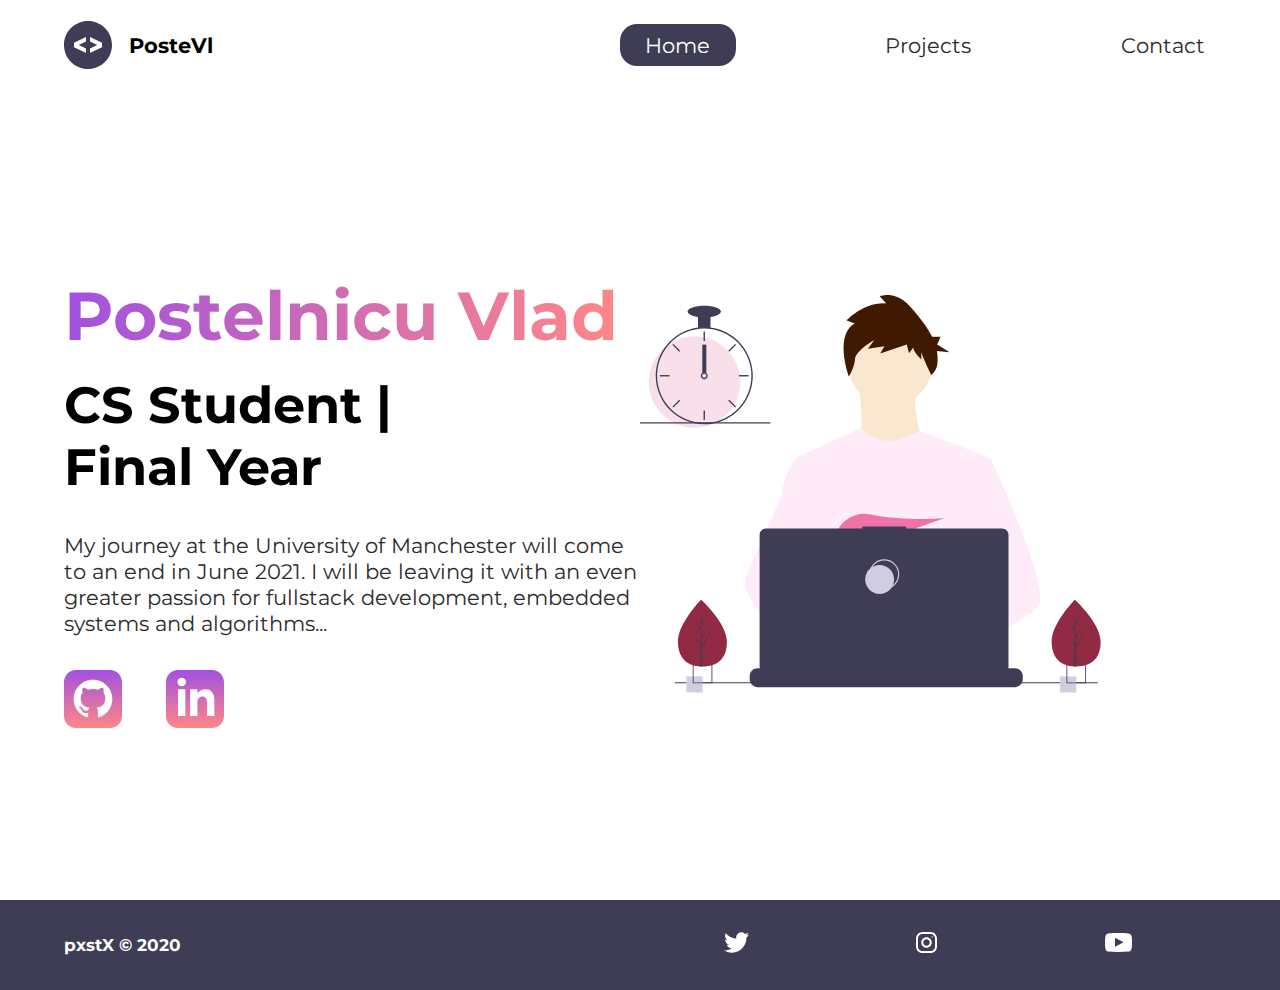
==== index.html @ ea263777 "add portofolio work" ====
<!DOCTYPE html>
<html lang="en">
  <head>
    <meta charset="UTF-8" />
    <meta name="viewport" content="width=device-width, initial-scale=1.0" />
    <meta http-equiv="X-UA-Compatible" content="ie=edge" />
    <meta
      name="description"
      content="Soon-to-be CS graduate with a keen interest in Software Development"
    />
    <meta name="robots" content="index,follow" />
    <link
      href="https://fonts.googleapis.com/css?family=Montserrat:400,500&display=swap"
      rel="stylesheet"
    />
    <link rel="stylesheet" href="./styles/style.css" />
    <title>PosteVl</title>
  </head>
  <body>
    <header class="main-head">
      <nav>
        <div class="logo">
          <img src="./icons/code.svg" alt="logo" />
          <h1>PosteVl</h1>
        </div>
        <ul>
          <li><a class="active" href="/">Home</a></li>
          <li><a href="./projects/">Projects</a></li>
          <li><a href="./contact/">Contact</a></li>
        </ul>
      </nav>
    </header>
    <section class="intro">
      <div class="intro-text">
        <h2>Postelnicu Vlad</h2>
        <h3>
          CS Student | <br />
          Final Year
        </h3>
        <p>My journey at the University of Manchester will come to an end in June 2021.
          I will be leaving it with an even greater passion for fullstack development, embedded systems and algorithms...</p>
        <div class="intro-social">
          <a href="https://github.com/PosteVl"
            ><img src="./icons/github.svg" alt="github-social-link"
          /></a>
          <a href="https://www.linkedin.com/in/vlad-cosmin-postelnicu-482449195/"
            ><img src="./icons/linked-in.svg" alt="linkedin-social-link"
          /></a>
        </div>
      </div>
      <div class="intro-images">
        <svg
          width="799"
          height="690"
          viewBox="0 0 799 690"
          fill="none"
          xmlns="http://www.w3.org/2000/svg"
        >
          <g id="me ">
            <g id="undraw dev productivity umsq (1) 1">
              <path
                id="Vector"
                d="M516.92 624.636C516.92 624.636 512.16 626.266 504.42 628.576C487.31 633.706 455.65 642.216 428.82 643.916C405.72 645.396 386.2 641.836 382.63 626.766C381.1 620.286 383.27 614.956 388 610.576C402.12 597.486 439 592.796 468.25 591.186C476.51 590.736 484.15 590.526 490.51 590.446C501.31 590.306 508.39 590.526 508.39 590.526L508.56 591.186L516.92 624.636Z"
                fill="#A0616A"
              />
              <path
                id="Vector 2"
                d="M436.99 672.586C418.61 695.346 342.73 647.666 316.19 629.886C310.41 626.016 306.97 623.566 306.97 623.566L331.25 591.186L338.94 580.936C338.94 580.936 345.82 584.586 355.99 590.526C356.36 590.746 356.73 590.966 357.11 591.186C365.88 596.336 376.89 603.066 388 610.576C403.33 620.946 418.83 632.776 428.82 643.916C438.59 654.806 443.08 665.036 436.99 672.586Z"
                fill="#A0616A"
              />
              <g id="me">
                <path
                  id="Vector 3"
                  d="M434.672 191.952C475.283 191.607 507.926 158.406 507.582 117.795C507.237 77.1832 474.036 44.5403 433.425 44.8847C392.813 45.2291 360.17 78.4303 360.515 119.042C360.859 159.653 394.06 192.296 434.672 191.952Z"
                  fill="#FAE7D0"
                />
                <path
                  id="Vector 4"
                  d="M379.477 155.65C379.477 155.65 394.216 259.972 373.002 271.875C351.787 283.779 499.929 283.588 499.929 283.588C499.929 283.588 466.124 193.284 480.809 165.449L379.477 155.65Z"
                  fill="#FAE7D0"
                />
                <path
                  id="Vector 5"
                  d="M608.101 283.199L596.257 339.402L571.214 458.308L570.49 464.815L562.138 540.138L556.582 590.177L552.857 623.79C528.584 636.526 510.988 645.326 510.988 645.326C510.988 645.326 509.404 637.719 506.871 627.99C489.805 633.265 458.218 642.043 431.404 643.97C441.266 654.777 445.842 664.969 439.817 672.57C421.63 695.485 345.349 648.45 318.659 630.896C318.077 635.158 317.879 639.464 318.068 643.762L297.626 628.314L299.331 592.359L302.206 531.522L305.819 455.229C304.448 451.975 303.294 448.634 302.364 445.228C295.956 423.161 288.032 379.057 281.928 342.067C277.016 312.298 273.302 287.138 272.517 281.785C272.411 281.086 272.358 280.726 272.358 280.726L384.363 230.094C392.509 248.556 429.865 253.809 429.865 253.809C460.756 251.417 484.847 234.913 484.847 234.913L608.101 283.199Z"
                  fill="#FFECF8"
                />
                <path
                  id="Vector 6"
                  d="M372.285 49.3811L358.49 43.9934C358.49 43.9934 386.969 12.1 426.99 14.513L415.635 2.22366C415.635 2.22366 443.04 -9.01799 468.283 19.6674C481.553 34.7467 496.908 52.4737 506.557 72.5077L521.281 72.3829L515.251 85.9663L536.874 99.3152L514.777 97.0719C516.155 104.471 516.421 112.034 515.566 119.511C514.683 126.991 510.928 133.835 505.094 138.598C505.094 138.598 487.743 103.449 487.696 97.9443L487.813 111.705C487.813 111.705 473.959 99.4371 473.889 91.1807L466.471 100.877L462.593 85.7717L416.475 101.301L423.87 88.8526L395.157 93.2246L406.278 77.9923C406.278 77.9923 373.932 96.1568 372.811 111.304C371.689 126.452 362.299 140.875 362.299 140.875C362.299 140.875 336.213 70.3294 372.285 49.3811Z"
                  fill="#3F1A00"
                />
                <path
                  id="Vector 7"
                  d="M690.215 540.422C682.794 548.605 664.338 560.992 641.951 574.422C633.623 579.413 624.757 584.559 615.71 589.676C594.122 601.889 571.514 614.001 552.857 623.79C528.584 636.526 510.988 645.326 510.988 645.326C510.988 645.326 509.403 637.719 506.871 627.99C503.48 614.968 498.397 598.141 493.184 590.715C493.002 590.456 492.82 590.218 492.638 589.979C491.121 588.022 489.601 586.885 488.112 586.897L562.138 540.138L594.127 519.926L570.489 464.814L540.842 395.683L557.908 339.727L575.062 283.479L608.101 283.199C608.101 283.199 619.243 306.985 633.514 340.166C635.647 345.128 637.851 350.299 640.096 355.64C669.469 425.394 706.176 522.836 690.215 540.422Z"
                  fill="#FFECF8"
                />
                <path
                  id="Vector 8"
                  d="M358.123 591.2C355.41 591.212 352.702 591.456 350.029 591.928C327.074 596.073 320.47 616.94 318.659 630.896C318.077 635.158 317.879 639.464 318.068 643.761L297.626 628.314L290.178 622.687C272.316 616.628 256.353 605.733 242.483 592.84C230.449 581.456 219.634 568.849 210.213 555.223C200.831 541.793 192.448 527.692 185.134 513.034C183.094 508.943 181.977 504.454 181.864 499.884C181.751 495.314 182.644 490.775 184.48 486.588L209.154 430.327L245.218 348.098C245.471 346.146 245.752 344.237 246.059 342.371C252.995 300.511 272.367 281.786 272.367 281.786L287.286 281.659L297.778 341.932L310.813 416.815L302.364 445.227L282.839 510.845L302.205 531.522L358.123 591.2Z"
                  fill="#FFECF8"
                />
                <path
                  id="Vector 9"
                  d="M372.877 415.806L385.631 430.686C390.37 429.783 395.319 428.721 400.416 427.529L396.752 415.806L405.71 426.256C459.707 412.975 526.637 387.155 526.637 387.155C526.637 387.155 454.379 392.453 400.428 380.666C376.558 375.451 351.998 387.284 342.202 409.668C336.508 422.679 337.403 433.951 357.596 433.951C364.419 433.835 371.223 433.195 377.949 432.037L372.877 415.806Z"
                  fill="#EF73A7"
                />
              </g>

              <path
                id="Vector 10"
                d="M663.65 660.386V666.456C663.654 668.122 663.345 669.774 662.74 671.326C662.472 672.018 662.147 672.687 661.77 673.326C660.578 675.326 658.887 676.983 656.862 678.133C654.838 679.283 652.549 679.887 650.22 679.886H203.67C201.342 679.887 199.053 679.283 197.028 678.133C195.003 676.983 193.312 675.326 192.12 673.326C191.743 672.687 191.419 672.018 191.15 671.326C190.546 669.774 190.237 668.122 190.24 666.456V660.386C190.24 658.622 190.587 656.876 191.262 655.246C191.936 653.616 192.926 652.136 194.173 650.888C195.42 649.641 196.901 648.652 198.53 647.977C200.16 647.302 201.906 646.955 203.67 646.956H229.41V644.126C229.41 644.052 229.425 643.979 229.453 643.911C229.481 643.843 229.522 643.782 229.574 643.73C229.626 643.678 229.688 643.636 229.756 643.608C229.824 643.58 229.897 643.566 229.97 643.566H243.4C243.474 643.566 243.547 643.58 243.615 643.608C243.683 643.636 243.745 643.678 243.797 643.73C243.849 643.782 243.89 643.843 243.918 643.911C243.946 643.979 243.96 644.052 243.96 644.126V646.956H252.35V644.126C252.35 644.052 252.365 643.979 252.393 643.911C252.421 643.843 252.462 643.782 252.514 643.73C252.566 643.678 252.628 643.636 252.696 643.608C252.764 643.58 252.837 643.566 252.91 643.566H266.34C266.414 643.566 266.487 643.58 266.555 643.608C266.623 643.636 266.684 643.678 266.736 643.73C266.789 643.782 266.83 643.843 266.858 643.911C266.886 643.979 266.9 644.052 266.9 644.126V646.956H275.3V644.126C275.3 644.052 275.315 643.979 275.343 643.911C275.371 643.843 275.412 643.782 275.464 643.73C275.516 643.678 275.578 643.636 275.646 643.608C275.714 643.58 275.787 643.566 275.86 643.566H289.29C289.364 643.566 289.437 643.58 289.505 643.608C289.573 643.636 289.634 643.678 289.686 643.73C289.739 643.782 289.78 643.843 289.808 643.911C289.836 643.979 289.85 644.052 289.85 644.126V646.956H298.24V644.126C298.24 644.052 298.255 643.979 298.283 643.911C298.311 643.843 298.352 643.782 298.404 643.73C298.456 643.678 298.518 643.636 298.586 643.608C298.654 643.58 298.727 643.566 298.8 643.566H312.23C312.304 643.566 312.377 643.58 312.445 643.608C312.513 643.636 312.574 643.678 312.626 643.73C312.678 643.782 312.72 643.843 312.748 643.911C312.776 643.979 312.79 644.052 312.79 644.126V646.956H321.18V644.126C321.18 644.052 321.194 643.979 321.223 643.911C321.251 643.843 321.292 643.782 321.344 643.73C321.396 643.678 321.458 643.636 321.526 643.608C321.594 643.58 321.667 643.566 321.74 643.566H335.17C335.244 643.566 335.317 643.58 335.385 643.608C335.453 643.636 335.514 643.678 335.566 643.73C335.618 643.782 335.66 643.843 335.688 643.911C335.716 643.979 335.73 644.052 335.73 644.126V646.956H344.13V644.126C344.13 644.052 344.145 643.979 344.173 643.911C344.201 643.843 344.242 643.782 344.294 643.73C344.346 643.678 344.408 643.636 344.476 643.608C344.544 643.58 344.617 643.566 344.69 643.566H358.12C358.194 643.566 358.267 643.58 358.335 643.608C358.403 643.636 358.464 643.678 358.516 643.73C358.569 643.782 358.61 643.843 358.638 643.911C358.666 643.979 358.68 644.052 358.68 644.126V646.956H367.07V644.126C367.07 644.052 367.085 643.979 367.113 643.911C367.141 643.843 367.182 643.782 367.234 643.73C367.286 643.678 367.348 643.636 367.416 643.608C367.484 643.58 367.557 643.566 367.63 643.566H472.83C472.904 643.566 472.977 643.58 473.045 643.608C473.113 643.636 473.174 643.678 473.227 643.73C473.279 643.782 473.32 643.843 473.348 643.911C473.376 643.979 473.39 644.052 473.39 644.126V646.956H481.79V644.126C481.79 644.052 481.804 643.979 481.833 643.911C481.861 643.843 481.902 643.782 481.954 643.73C482.006 643.678 482.068 643.636 482.136 643.608C482.204 643.58 482.277 643.566 482.35 643.566H495.78C495.928 643.567 496.07 643.627 496.175 643.732C496.279 643.836 496.339 643.978 496.34 644.126V646.956H504.73V644.126C504.73 644.052 504.745 643.979 504.773 643.911C504.801 643.843 504.842 643.782 504.894 643.73C504.946 643.678 505.008 643.636 505.076 643.608C505.144 643.58 505.217 643.566 505.29 643.566H518.72C518.794 643.566 518.867 643.58 518.935 643.608C519.003 643.636 519.065 643.678 519.117 643.73C519.169 643.782 519.21 643.843 519.238 643.911C519.266 643.979 519.28 644.052 519.28 644.126V646.956H527.67V644.126C527.67 644.052 527.685 643.979 527.713 643.911C527.741 643.843 527.782 643.782 527.834 643.73C527.886 643.678 527.948 643.636 528.016 643.608C528.084 643.58 528.157 643.566 528.23 643.566H541.66C541.734 643.566 541.807 643.58 541.875 643.608C541.943 643.636 542.005 643.678 542.057 643.73C542.109 643.782 542.15 643.843 542.178 643.911C542.206 643.979 542.22 644.052 542.22 644.126V646.956H550.62V644.126C550.62 644.052 550.635 643.979 550.663 643.911C550.691 643.843 550.732 643.782 550.784 643.73C550.836 643.678 550.898 643.636 550.966 643.608C551.034 643.58 551.107 643.566 551.18 643.566H564.61C564.757 643.568 564.898 643.628 565.001 643.733C565.104 643.837 565.161 643.979 565.16 644.126V646.956H573.56V644.126C573.56 644.052 573.575 643.979 573.603 643.911C573.631 643.843 573.672 643.782 573.724 643.73C573.776 643.678 573.838 643.636 573.906 643.608C573.974 643.58 574.047 643.566 574.12 643.566H587.55C587.624 643.566 587.697 643.58 587.765 643.608C587.833 643.636 587.895 643.678 587.947 643.73C587.999 643.782 588.04 643.843 588.068 643.911C588.096 643.979 588.11 644.052 588.11 644.126V646.956H596.5V644.126C596.5 644.052 596.515 643.979 596.543 643.911C596.571 643.843 596.612 643.782 596.664 643.73C596.716 643.678 596.778 643.636 596.846 643.608C596.914 643.58 596.987 643.566 597.06 643.566H610.49C610.564 643.566 610.637 643.58 610.705 643.608C610.773 643.636 610.835 643.678 610.887 643.73C610.939 643.782 610.98 643.843 611.008 643.911C611.036 643.979 611.05 644.052 611.05 644.126V646.956H650.22C651.984 646.955 653.731 647.302 655.36 647.977C656.99 648.652 658.471 649.641 659.718 650.888C660.965 652.136 661.954 653.616 662.629 655.246C663.304 656.876 663.651 658.622 663.65 660.386Z"
                fill="#3F3D56"
              />
              <path
                id="Vector 11"
                d="M793.5 671.326H60.5V673.326H793.5V671.326Z"
                fill="#3F3D56"
              />
              <path
                id="Vector 12"
                d="M627.694 404.757H461.251V401.326H385.78V404.757H218.651C215.665 404.757 212.801 405.943 210.69 408.054C208.578 410.166 207.392 413.029 207.392 416.015V643.927C207.392 646.913 208.578 649.776 210.69 651.888C212.801 653.999 215.665 655.185 218.651 655.185H627.694C630.68 655.185 633.544 653.999 635.655 651.888C637.767 649.776 638.953 646.913 638.953 643.927V416.015C638.953 414.537 638.662 413.073 638.096 411.707C637.53 410.341 636.701 409.1 635.655 408.054C634.61 407.009 633.369 406.18 632.003 405.614C630.637 405.048 629.173 404.757 627.694 404.757Z"
                fill="#3F3D56"
              />
              <path
                id="Vector 13"
                d="M423.5 509.326C437.307 509.326 448.5 498.133 448.5 484.326C448.5 470.519 437.307 459.326 423.5 459.326C409.693 459.326 398.5 470.519 398.5 484.326C398.5 498.133 409.693 509.326 423.5 509.326Z"
                stroke="#D0CDE1"
                stroke-width="2"
                stroke-miterlimit="10"
              />
              <path
                id="Vector 14"
                d="M415.5 518.326C429.307 518.326 440.5 507.133 440.5 493.326C440.5 479.519 429.307 468.326 415.5 468.326C401.693 468.326 390.5 479.519 390.5 493.326C390.5 507.133 401.693 518.326 415.5 518.326Z"
                fill="#D0CDE1"
              />
              <path
                id="Vector 15"
                d="M108.446 661.223H80.4463V689.223H108.446V661.223Z"
                fill="#D0CDE1"
              />
              <path
                id="Vector 16"
                d="M91.4502 639.223V673.223H125.45V639.223H91.4502ZM123.97 671.743H92.9202V640.703H123.97V671.743Z"
                fill="#3F3D56"
              />
              <path
                id="Vector 17"
                d="M756.446 661.223H728.446V689.223H756.446V661.223Z"
                fill="#D0CDE1"
              />
              <path
                id="Vector 18"
                d="M739.45 639.223V673.223H773.45V639.223H739.45ZM771.97 671.743H740.92V640.703H771.97V671.743Z"
                fill="#3F3D56"
              />
              <path
                id="Vector 19"
                d="M94.5802 230.113C138.399 230.113 173.921 194.592 173.921 150.773C173.921 106.955 138.399 71.4326 94.5802 71.4326C50.7617 71.4326 15.2397 106.955 15.2397 150.773C15.2397 194.592 50.7617 230.113 94.5802 230.113Z"
                fill="#F9DFEA"
              />
              <path
                id="Vector 20"
                d="M122.229 56.4899C115.045 55.5763 107.774 55.5763 100.59 56.4899C84.586 58.5913 69.5203 65.2398 57.181 75.6465C44.8417 86.0532 35.7467 99.7813 30.9754 115.202C28.8053 122.229 27.5764 129.514 27.3208 136.864C27.2848 137.886 27.2607 138.92 27.2607 139.954C27.283 162.264 36.1559 183.655 51.932 199.431C67.7082 215.207 89.0989 224.08 111.41 224.103C113.201 224.103 114.992 224.042 116.759 223.934C120.907 223.674 125.03 223.103 129.093 222.227C148.495 218.055 165.798 207.161 177.947 191.468C190.095 175.776 196.308 156.295 195.487 136.467C194.665 116.638 186.863 97.738 173.459 83.1039C160.054 68.4698 141.909 59.0435 122.229 56.4899ZM137.748 217.347H137.736C130.959 219.659 123.905 221.062 116.759 221.518C114.992 221.638 113.201 221.698 111.41 221.698C89.7377 221.672 68.961 213.051 53.6367 197.727C38.3123 182.402 29.6914 161.626 29.6649 139.954C29.6649 138.92 29.689 137.886 29.725 136.864C30.5514 115.744 39.5156 95.7617 54.7411 81.1008C69.9666 66.44 90.273 58.237 111.41 58.2089C130.776 58.21 149.513 65.0865 164.283 77.6131C179.052 90.1398 188.895 107.503 192.057 126.61C195.219 145.716 191.496 165.325 181.55 181.942C171.604 198.559 156.081 211.106 137.748 217.347Z"
                fill="#3F3D56"
              />
              <path
                id="Vector 21"
                d="M112.612 63.0176H110.208V79.8474H112.612V63.0176Z"
                fill="#3F3D56"
              />
              <path
                id="Vector 22"
                d="M57.8578 84.7018L56.1577 86.4019L68.0582 98.3023L69.7582 96.6022L57.8578 84.7018Z"
                fill="#3F3D56"
              />
              <path
                id="Vector 23"
                d="M34.4736 138.751V141.156H51.3034V138.751H34.4736Z"
                fill="#3F3D56"
              />
              <path
                id="Vector 24"
                d="M56.1578 193.506L57.8579 195.206L69.7584 183.306L68.0583 181.606L56.1578 193.506Z"
                fill="#3F3D56"
              />
              <path
                id="Vector 25"
                d="M153.062 96.6022L154.762 98.3022L166.662 86.4018L164.962 84.7017L153.062 96.6022Z"
                fill="#3F3D56"
              />
              <path
                id="Vector 26"
                d="M171.516 138.751V141.156H188.346V138.751H171.516Z"
                fill="#3F3D56"
              />
              <path
                id="Vector 27"
                d="M154.762 181.605L153.062 183.305L164.962 195.206L166.662 193.506L154.762 181.605Z"
                fill="#3F3D56"
              />
              <path
                id="Vector 28"
                d="M112.612 200.06H110.208V216.89H112.612V200.06Z"
                fill="#3F3D56"
              />
              <path
                id="Vector 29"
                d="M115.016 135.145C113.976 134.365 112.711 133.943 111.41 133.943C110.11 133.943 108.844 134.365 107.804 135.145C107.091 135.686 106.505 136.375 106.085 137.165C105.552 138.181 105.322 139.329 105.421 140.473C105.52 141.616 105.944 142.707 106.644 143.617C107.343 144.527 108.288 145.218 109.368 145.608C110.447 145.997 111.616 146.07 112.735 145.817C113.855 145.564 114.878 144.996 115.685 144.179C116.492 143.363 117.048 142.333 117.288 141.21C117.528 140.088 117.441 138.92 117.039 137.846C116.636 136.771 115.935 135.834 115.017 135.145H115.016ZM111.41 143.56C110.454 143.557 109.539 143.176 108.863 142.501C108.187 141.825 107.807 140.909 107.804 139.954C107.808 139.224 108.03 138.513 108.441 137.91C108.793 137.4 109.271 136.989 109.828 136.718C110.386 136.446 111.004 136.323 111.623 136.361C112.241 136.398 112.84 136.594 113.361 136.931C113.881 137.267 114.307 137.732 114.595 138.281C114.883 138.83 115.025 139.444 115.007 140.063C114.989 140.683 114.811 141.287 114.491 141.818C114.17 142.349 113.719 142.788 113.179 143.093C112.639 143.398 112.03 143.559 111.41 143.56Z"
                fill="#3F3D56"
              />
              <path
                id="Vector 30"
                d="M122.229 35.3687H100.591V57.007H122.229V35.3687Z"
                fill="#3F3D56"
              />
              <path
                id="Vector 31"
                d="M111.41 38.9748C127.344 38.9748 140.261 34.4 140.261 28.7567C140.261 23.1134 127.344 18.5386 111.41 18.5386C95.4757 18.5386 82.5586 23.1134 82.5586 28.7567C82.5586 34.4 95.4757 38.9748 111.41 38.9748Z"
                fill="#3F3D56"
              />
              <path
                id="clock-arrow"
                d="M115 86H108V135H115V86Z"
                fill="#3F3D56"
              />
              <path
                id="Vector 32"
                d="M226 220.44H0V222.844H226V220.44Z"
                fill="#3F3D56"
              />
              <g id="plant-left">
                <path
                  id="Vector 33"
                  d="M150.594 599.754C151.527 631.704 132.858 643.413 109.43 644.097C108.886 644.113 108.344 644.123 107.805 644.126C106.719 644.135 105.643 644.117 104.577 644.072C83.3891 643.193 66.6172 631.945 65.7495 602.232C64.8515 571.482 103.018 531.529 105.882 528.574L105.887 528.571C105.996 528.458 106.052 528.402 106.052 528.402C106.052 528.402 149.661 567.807 150.594 599.754Z"
                  fill="#922A43"
                />
                <path
                  id="Vector 34"
                  d="M107.744 639.255L122.626 617.124L107.774 641.636L107.805 644.126C106.719 644.135 105.643 644.117 104.577 644.072L105.315 612.06L105.295 611.813L105.322 611.766L105.393 608.741L89.0952 585.078L105.374 606.477L105.432 607.116L105.989 582.93L91.9122 558.397L106.029 578.681L105.882 528.574V528.407L105.887 528.571L106.821 568.062L119.651 552.021L106.863 571.464L107.143 593.098L118.949 571.984L107.187 596.279L107.343 608.308L124.512 578.897L107.395 612.505L107.744 639.255Z"
                  fill="#3F3D56"
                />
              </g>
              <g id="plant-right">
                <path
                  id="Vector 35"
                  d="M798.594 599.754C799.527 631.704 780.858 643.413 757.43 644.097C756.886 644.113 756.344 644.123 755.805 644.126C754.719 644.135 753.643 644.117 752.577 644.072C731.389 643.193 714.617 631.945 713.749 602.232C712.851 571.482 751.018 531.529 753.882 528.574L753.887 528.571C753.996 528.458 754.052 528.402 754.052 528.402C754.052 528.402 797.661 567.807 798.594 599.754Z"
                  fill="#922A43"
                />
                <path
                  id="Vector 36"
                  d="M755.744 639.255L770.626 617.124L755.774 641.636L755.805 644.126C754.719 644.135 753.643 644.117 752.577 644.072L753.315 612.06L753.295 611.813L753.323 611.766L753.393 608.741L737.095 585.078L753.374 606.477L753.432 607.116L753.989 582.93L739.912 558.397L754.029 578.681L753.882 528.574V528.407L753.887 528.571L754.821 568.062L767.651 552.021L754.864 571.464L755.143 593.098L766.949 571.984L755.187 596.279L755.343 608.308L772.512 578.897L755.395 612.505L755.744 639.255Z"
                  fill="#3F3D56"
                />
              </g>
            </g>
          </g>
          <defs>
            <clipPath id="clip0">
              <rect width="798.627" height="689.223" fill="white" />
            </clipPath>
          </defs>
        </svg>

        <img class="splash" src="./img/splash.svg" alt="" />
      </div>
    </section>
    <footer>
      <h4>pxstX &copy; 2020</h4>
      <ul>
        <li>
          <a href="#"
            ><img src="./icons/twitter 1.svg" alt="twitter-social"
          /></a>
        </li>
        <li>
          <a href="#"
            ><img src="./icons/instagram 1.svg" alt="instagram-social"
          /></a>
        </li>
        <li>
          <a href="#"
            ><img src="./icons/youtube-symbol 1.svg" alt="youtube-social"
          /></a>
        </li>
      </ul>
    </footer>
  </body>
</html>
---- styles/style.css ----
/* Global Styles */
* {
  margin: 0;
  padding: 0;
  -webkit-box-sizing: border-box;
          box-sizing: border-box;
}

html {
  font-size: 62.5%;
}

body {
  font-family: "Montserrat", sans-serif;
}

h1 {
  font-size: 2.5rem;
}

li,
button,
label,
input,
a,
p {
  font-size: 2.5rem;
}

h2 {
  font-size: 4rem;
}

h3 {
  font-size: 2.5rem;
}

h4,
h5 {
  font-size: 2rem;
}

ul {
  list-style: none;
}

a {
  text-decoration: none;
  color: #2c2c2c;
}

.main-head {
  width: 95%;
  margin: 0 0 0 auto;
}

nav {
  display: -webkit-box;
  display: -ms-flexbox;
  display: flex;
  -webkit-box-pack: justify;
      -ms-flex-pack: justify;
          justify-content: space-between;
  -webkit-box-align: center;
      -ms-flex-align: center;
          align-items: center;
  -webkit-box-orient: horizontal;
  -webkit-box-direction: normal;
      -ms-flex-direction: row;
          flex-direction: row;
  min-height: 10vh;
  width: 60%;
  -ms-flex-wrap: wrap;
      flex-wrap: wrap;
}

nav .logo {
  display: -webkit-box;
  display: -ms-flexbox;
  display: flex;
  -webkit-box-pack: start;
      -ms-flex-pack: start;
          justify-content: flex-start;
  -webkit-box-align: center;
      -ms-flex-align: center;
          align-items: center;
  -webkit-box-orient: horizontal;
  -webkit-box-direction: normal;
      -ms-flex-direction: row;
          flex-direction: row;
  -webkit-box-flex: 1;
      -ms-flex: 1 1 10rem;
          flex: 1 1 10rem;
}

nav .logo h1 {
  margin: 2rem;
}

nav ul {
  display: -webkit-box;
  display: -ms-flexbox;
  display: flex;
  -ms-flex-pack: distribute;
      justify-content: space-around;
  -webkit-box-align: center;
      -ms-flex-align: center;
          align-items: center;
  -webkit-box-orient: horizontal;
  -webkit-box-direction: normal;
      -ms-flex-direction: row;
          flex-direction: row;
  -webkit-box-flex: 1;
      -ms-flex: 1 1 40rem;
          flex: 1 1 40rem;
}

.intro {
  min-height: 90vh;
  width: 90%;
  margin: auto;
  -ms-flex-wrap: wrap;
      flex-wrap: wrap;
  display: -webkit-box;
  display: -ms-flexbox;
  display: flex;
  -webkit-box-pack: justify;
      -ms-flex-pack: justify;
          justify-content: space-between;
  -webkit-box-align: center;
      -ms-flex-align: center;
          align-items: center;
  -webkit-box-orient: horizontal;
  -webkit-box-direction: normal;
      -ms-flex-direction: row;
          flex-direction: row;
}

.intro h2 {
  font-size: 8rem;
  padding-top: 2rem;
  background: -webkit-gradient(linear, left top, right top, from(#a151e0), to(#ff8787));
  background: linear-gradient(left, #a151e0, #ff8787);
  background-clip: text;
  -webkit-text-fill-color: transparent;
  display: inline-block;
}

.intro h3 {
  font-size: 6rem;
  padding: 2rem 0rem;
}

.intro p {
  padding-top: 2rem;
  color: #2c2c2c;
}

.splash {
  position: absolute;
  top: 0%;
  right: 0%;
  height: 100%;
  z-index: -1;
}

.intro-social {
  margin-top: 4rem;
}

.intro-social a {
  margin-right: 5rem;
}

.active {
  background: #3F3D56;
  color: white;
  padding: 1rem 3rem;
  border-radius: 2rem;
}

.intro-text,
.intro-images {
  -webkit-box-flex: 1;
      -ms-flex: 1 1 40rem;
          flex: 1 1 40rem;
}

#plant-left {
  -webkit-animation: plant 1.5s ease infinite alternate;
          animation: plant 1.5s ease infinite alternate;
}

#plant-right {
  -webkit-animation: plant 1.5s ease infinite alternate 0.5s;
          animation: plant 1.5s ease infinite alternate 0.5s;
}

#me {
  -webkit-animation: me 1s ease infinite alternate;
          animation: me 1s ease infinite alternate;
  -webkit-transform-origin: bottom;
          transform-origin: bottom;
}

#clock-arrow {
  -webkit-animation: clock 1.5s infinite linear;
          animation: clock 1.5s infinite linear;
  transform-box: fill-box;
  -webkit-transform-origin: bottom;
          transform-origin: bottom;
}

@-webkit-keyframes me {
  from {
    -webkit-transform: rotateZ(-5deg);
            transform: rotateZ(-5deg);
  }
  to {
    -webkit-transform: rotateZ(5deg);
            transform: rotateZ(5deg);
  }
}

@keyframes me {
  from {
    -webkit-transform: rotateZ(-5deg);
            transform: rotateZ(-5deg);
  }
  to {
    -webkit-transform: rotateZ(5deg);
            transform: rotateZ(5deg);
  }
}

@-webkit-keyframes plant {
  from {
    -webkit-transform: translateY(0%);
            transform: translateY(0%);
  }
  to {
    -webkit-transform: translateY(-30%);
            transform: translateY(-30%);
  }
}

@keyframes plant {
  from {
    -webkit-transform: translateY(0%);
            transform: translateY(0%);
  }
  to {
    -webkit-transform: translateY(-30%);
            transform: translateY(-30%);
  }
}

@-webkit-keyframes clock {
  from {
    -webkit-transform: rotateZ(0deg);
            transform: rotateZ(0deg);
  }
  to {
    -webkit-transform: rotateZ(360deg);
            transform: rotateZ(360deg);
  }
}

@keyframes clock {
  from {
    -webkit-transform: rotateZ(0deg);
            transform: rotateZ(0deg);
  }
  to {
    -webkit-transform: rotateZ(360deg);
            transform: rotateZ(360deg);
  }
}

.projects {
  width: 90%;
  margin: auto;
  min-height: 90vh;
  display: -webkit-box;
  display: -ms-flexbox;
  display: flex;
  -webkit-box-pack: justify;
      -ms-flex-pack: justify;
          justify-content: space-between;
  -webkit-box-align: center;
      -ms-flex-align: center;
          align-items: center;
  -webkit-box-orient: horizontal;
  -webkit-box-direction: normal;
      -ms-flex-direction: row;
          flex-direction: row;
  text-align: center;
  -ms-flex-wrap: wrap;
      flex-wrap: wrap;
}

.projects h2 {
  margin: 5rem;
}

.myprojects {
  -webkit-box-flex: 1;
      -ms-flex: 1 1 40rem;
          flex: 1 1 40rem;
}

.form-section {
  min-height: 80vh;
  display: -webkit-box;
  display: -ms-flexbox;
  display: flex;
  -webkit-box-pack: center;
      -ms-flex-pack: center;
          justify-content: center;
  -webkit-box-align: center;
      -ms-flex-align: center;
          align-items: center;
  -webkit-box-orient: horizontal;
  -webkit-box-direction: normal;
      -ms-flex-direction: row;
          flex-direction: row;
  margin-top: 3rem;
}

.form-section form {
  padding: 3rem 10rem;
  -webkit-box-shadow: 0px 10px 10px rgba(0, 0, 0, 0.2), 0px 20px 40px rgba(0, 0, 0, 0.2);
          box-shadow: 0px 10px 10px rgba(0, 0, 0, 0.2), 0px 20px 40px rgba(0, 0, 0, 0.2);
  display: -webkit-box;
  display: -ms-flexbox;
  display: flex;
  -webkit-box-pack: center;
      -ms-flex-pack: center;
          justify-content: center;
  -webkit-box-align: center;
      -ms-flex-align: center;
          align-items: center;
  -webkit-box-orient: vertical;
  -webkit-box-direction: normal;
      -ms-flex-direction: column;
          flex-direction: column;
  border-radius: 2rem;
}

.form-section form input,
.form-section form textarea {
  margin: 2rem;
}

.form-section form input:focus,
.form-section form textarea:focus {
  outline: 2px solid black;
}

.form-section form textarea {
  font-family: "Montserrat", sans-serif;
  font-size: 2rem;
}

.form-section form button {
  width: 100%;
  padding: 2rem;
  background: #3F3D56;
  color: white;
}

.form-section form button:focus {
  background: #3F3D56;
}

footer {
  background: #3F3D56;
  color: white;
  min-height: 10vh;
  padding: 0% 5%;
  display: -webkit-box;
  display: -ms-flexbox;
  display: flex;
  -webkit-box-pack: start;
      -ms-flex-pack: start;
          justify-content: flex-start;
  -webkit-box-align: center;
      -ms-flex-align: center;
          align-items: center;
  -webkit-box-orient: horizontal;
  -webkit-box-direction: normal;
      -ms-flex-direction: row;
          flex-direction: row;
}

footer ul {
  -webkit-box-flex: 1;
      -ms-flex: 1 1 40rem;
          flex: 1 1 40rem;
  display: -webkit-box;
  display: -ms-flexbox;
  display: flex;
  -ms-flex-pack: distribute;
      justify-content: space-around;
  -webkit-box-align: center;
      -ms-flex-align: center;
          align-items: center;
  -webkit-box-orient: horizontal;
  -webkit-box-direction: normal;
      -ms-flex-direction: row;
          flex-direction: row;
}

footer h4 {
  -webkit-box-flex: 1;
      -ms-flex: 1 1 40rem;
          flex: 1 1 40rem;
}

@media screen and (max-width: 1332px) {
  html {
    font-size: 53%;
  }
  .splash {
    display: none;
  }
  svg {
    width: 80%;
  }
  nav {
    width: 100%;
  }
}

@media screen and (max-width: 754px) {
  html {
    font-size: 45%;
  }
  svg {
    height: 60%;
  }
  .main-head {
    width: 100%;
  }
  nav .logo {
    display: -webkit-box;
    display: -ms-flexbox;
    display: flex;
    -webkit-box-pack: center;
        -ms-flex-pack: center;
            justify-content: center;
    -webkit-box-align: center;
        -ms-flex-align: center;
            align-items: center;
    -webkit-box-orient: vertical;
    -webkit-box-direction: normal;
        -ms-flex-direction: column;
            flex-direction: column;
    -webkit-box-flex: 1;
        -ms-flex: 1 1 20rem;
            flex: 1 1 20rem;
    margin-top: 2rem;
  }
  nav ul {
    -webkit-box-flex: 1;
        -ms-flex: 1 1 60rem;
            flex: 1 1 60rem;
    margin: 2rem 0rem;
  }
  .intro-text {
    margin-top: 5rem;
    text-align: center;
  }
  .intro-images {
    text-align: center;
  }
  .intro-social {
    display: -webkit-box;
    display: -ms-flexbox;
    display: flex;
    -webkit-box-pack: center;
        -ms-flex-pack: center;
            justify-content: center;
    -webkit-box-align: center;
        -ms-flex-align: center;
            align-items: center;
    -webkit-box-orient: horizontal;
    -webkit-box-direction: normal;
        -ms-flex-direction: row;
            flex-direction: row;
  }
  .intro-social a {
    margin: 2rem;
  }
  .myprojects {
    -webkit-box-flex: 1;
        -ms-flex: 1 1 50rem;
            flex: 1 1 50rem;
  }
  .myprojects img {
    width: 100%;
    height: 100%;
  }
  form {
    padding: 0rem;
    width: 100%;
  }
}
/*# sourceMappingURL=style.css.map */
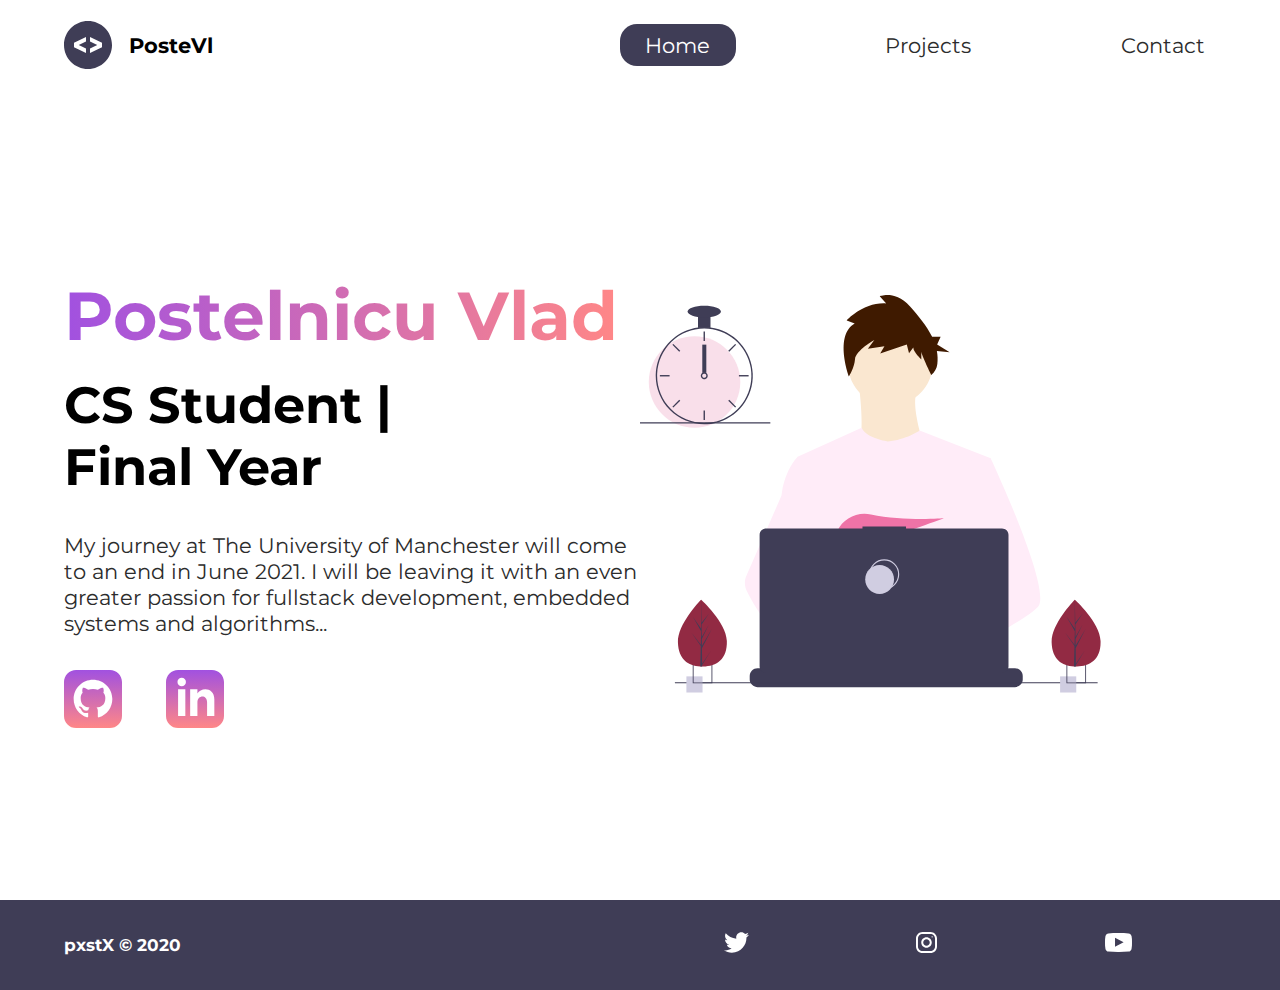
==== commit b262333a: "added mail to contact" ====
--- a/index.html
+++ b/index.html
@@ -37,7 +37,7 @@
           CS Student | <br />
           Final Year
         </h3>
-        <p>My journey at the University of Manchester will come to an end in June 2021.
+        <p>My journey at The University of Manchester will come to an end in June 2021.
           I will be leaving it with an even greater passion for fullstack development, embedded systems and algorithms...</p>
         <div class="intro-social">
           <a href="https://github.com/PosteVl"
--- a/styles/style.css
+++ b/styles/style.css
@@ -1,4 +1,9 @@
 /* Global Styles */
+:root {
+  --mainColor: #3F3D56;
+  --posteetColor:#b5975e;
+  --phoneColor: #000;
+}
 * {
   margin: 0;
   padding: 0;
@@ -309,7 +314,7 @@
           flex: 1 1 40rem;
 }
 
-.form-section {
+.contact-div {
   min-height: 80vh;
   display: -webkit-box;
   display: -ms-flexbox;
@@ -327,7 +332,7 @@
   margin-top: 3rem;
 }
 
-.form-section form {
+.contact-div div {
   padding: 3rem 10rem;
   -webkit-box-shadow: 0px 10px 10px rgba(0, 0, 0, 0.2), 0px 20px 40px rgba(0, 0, 0, 0.2);
           box-shadow: 0px 10px 10px rgba(0, 0, 0, 0.2), 0px 20px 40px rgba(0, 0, 0, 0.2);
@@ -347,30 +352,68 @@
   border-radius: 2rem;
 }
 
-.form-section form input,
-.form-section form textarea {
-  margin: 2rem;
-}
-
-.form-section form input:focus,
-.form-section form textarea:focus {
-  outline: 2px solid black;
-}
-
-.form-section form textarea {
-  font-family: "Montserrat", sans-serif;
-  font-size: 2rem;
-}
-
-.form-section form button {
-  width: 100%;
-  padding: 2rem;
-  background: #3F3D56;
-  color: white;
-}
-
-.form-section form button:focus {
-  background: #3F3D56;
+/*=============================================== anchor tags styling ===================================================*/
+#popout-a {
+  color: var(--mainColor);
+  text-decoration: none;
+}
+
+#popout-a:hover {
+  color: transparent;
+  -webkit-text-stroke: 2px var(--mainColor);
+}
+
+@supports not(-webkit-text-stroke: 2px red) {
+  #popout-a:hover {
+    text-shadow:
+      3px 3px 0 var(--mainColor),
+      -1px -1px 0 var(--mainColor),
+      1px -1px 0 var(--mainColor),
+      -1px 1px 0 var(--mainColor),
+      1px 1px 0 var(--mainColor);
+  }
+}
+
+#popout-a-posteet {
+  color: var(--posteetColor);
+  text-decoration: none;
+}
+
+#popout-a-posteet:hover {
+  color: transparent;
+  -webkit-text-stroke: 2px var(--posteetColor);
+}
+
+@supports not(-webkit-text-stroke: 2px red) {
+  #popout-a-posteet:hover {
+    text-shadow:
+      3px 3px 0 var(--posteetColor),
+      -1px -1px 0 var(--posteetColor),
+      1px -1px 0 var(--posteetColor),
+      -1px 1px 0 var(--posteetColor),
+      1px 1px 0 var(--posteetColor);
+  }
+}
+
+#popout-a-phone {
+  color: var(--phoneColor);
+  text-decoration: none;
+}
+
+#popout-a-phone:hover {
+  color: transparent;
+  -webkit-text-stroke: 2px var(--phoneColor);
+}
+
+@supports not(-webkit-text-stroke: 2px red) {
+  #popout-a-phone:hover {
+    text-shadow:
+      3px 3px 0 var(--phoneColor),
+      -1px -1px 0 var(--phoneColor),
+      1px -1px 0 var(--phoneColor),
+      -1px 1px 0 var(--phoneColor),
+      1px 1px 0 var(--phoneColor);
+  }
 }
 
 footer {
